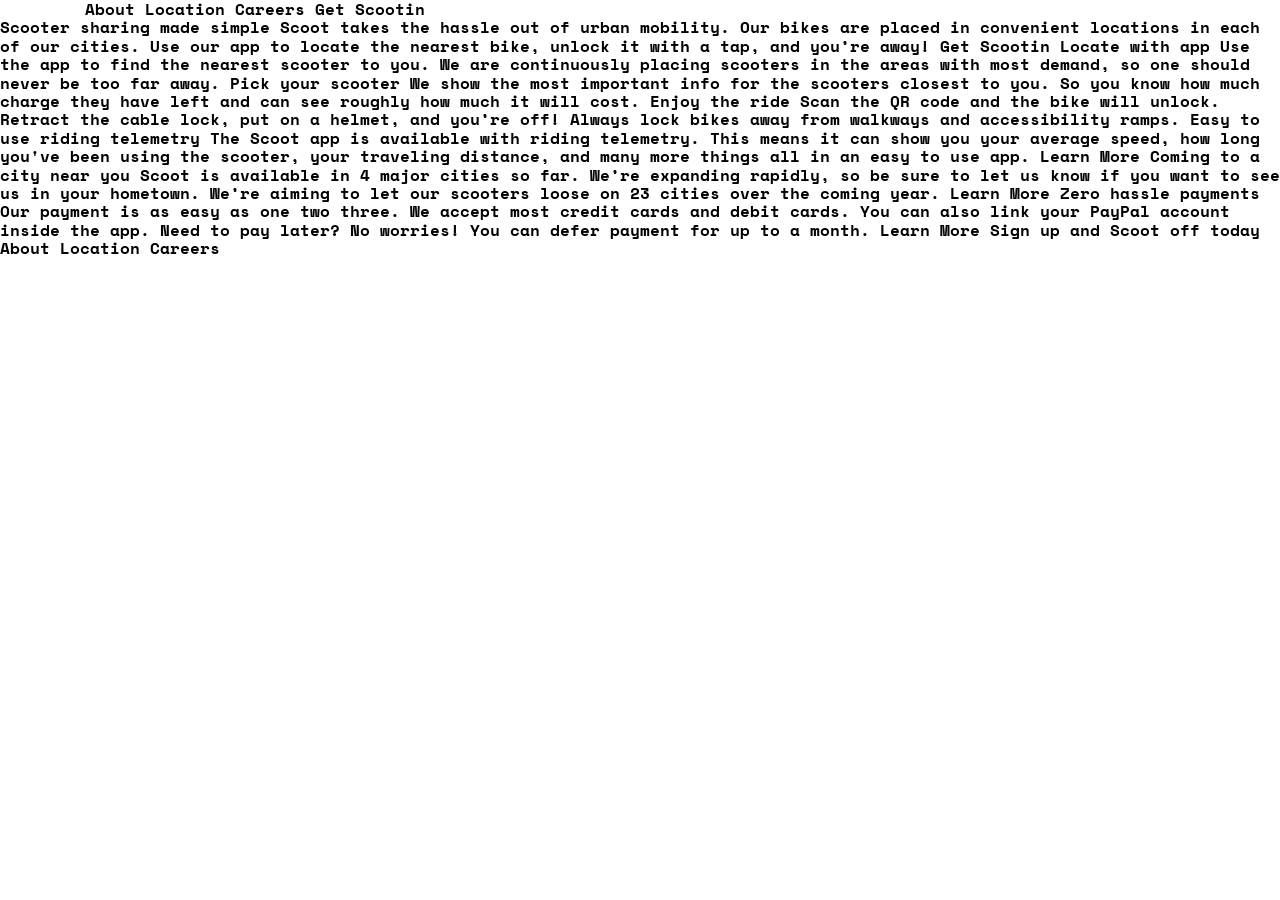
==== index.html @ 977e2e91 "Creating started files" ====
<!doctype html>
<html lang="en">
  <head>
    <meta charset="UTF-8" />
    <meta name="viewport" content="width=device-width, initial-scale=1.0" />

    <link
      rel="icon"
      type="image/png"
      sizes="32x32"
      href="./images/favicon-32x32.png"
    />
    <link rel="preconnect" href="https://fonts.googleapis.com" />
    <link rel="preconnect" href="https://fonts.gstatic.com" crossorigin />
    <link
      href="https://fonts.googleapis.com/css2?family=Lexend+Deca:wght@100..900&family=Space+Mono:wght@700&display=swap"
      rel="stylesheet"
    />
    <title>Frontend Mentor | Scoot</title>
    <link rel="stylesheet" href="./css/normalize.css" />
    <link rel="stylesheet" href="./css/style.css" />
  </head>
  <body class="space-mono-bold">
    <header class="header conatianer">About Location Careers Get Scootin</header>
    <main class="main">
      Scooter sharing made simple Scoot takes the hassle out of urban mobility.
      Our bikes are placed in convenient locations in each of our cities. Use
      our app to locate the nearest bike, unlock it with a tap, and you’re away!
      Get Scootin Locate with app Use the app to find the nearest scooter to
      you. We are continuously placing scooters in the areas with most demand,
      so one should never be too far away. Pick your scooter We show the most
      important info for the scooters closest to you. So you know how much
      charge they have left and can see roughly how much it will cost. Enjoy the
      ride Scan the QR code and the bike will unlock. Retract the cable lock,
      put on a helmet, and you’re off! Always lock bikes away from walkways and
      accessibility ramps. Easy to use riding telemetry The Scoot app is
      available with riding telemetry. This means it can show you your average
      speed, how long you've been using the scooter, your traveling distance,
      and many more things all in an easy to use app. Learn More Coming to a
      city near you Scoot is available in 4 major cities so far. We’re expanding
      rapidly, so be sure to let us know if you want to see us in your hometown.
      We’re aiming to let our scooters loose on 23 cities over the coming year.
      Learn More Zero hassle payments Our payment is as easy as one two three.
      We accept most credit cards and debit cards. You can also link your PayPal
      account inside the app. Need to pay later? No worries! You can defer
      payment for up to a month. Learn More Sign up and Scoot off today
    </main>
    <footer class="footer">About Location Careers</footer>
    <script src="app.js" defer></script>
  </body>
</html>
---- css/style.css ----
:root {
  --neutral-0: hsl(0, 0%, 100%);
  --neutral-300: hsl(0, 0%, 85%);
  --neutral-950: hsl(0, 0%, 0%);
  --slate-50:hsl(214,37%,96%);
  --slate-100:hsl(212,41%,93%);
  --slate-400:hsl(217,12%,62%);
  --slate-600:hsl(216,17%,35%);
  --slate-700:hsl(215,14%,23%);
  --amber-50:hsl(39, 100%, 94%);
  --amber-40:hsl(40, 97%, 58%);
  --navy:hsl(223,31%,27%); 
}
.space-mono-bold {
  font-family: "Space Mono", monospace;
  font-weight: 700;
  font-style: normal;
}
.lexend-deca-regular {
  font-family: "Lexend Deca", sans-serif;
  font-optical-sizing: auto;
  font-weight: 400;
  font-style: normal;
}
html {
    box-sizing: border-box;
}
*,
::after,
::before {
    box-sizing: inherit;
}
body {
    margin: 0;
    padding: 0;
     font-family: "Space Mono", monospace;
     background: var(--neutral-0);
     font-size: 1rem;
}
img {
  /* To keep the width of the image from going beyond the screen */
  max-width: 100%;
  display: block;
}
ul {
  margin-block: 0;
  padding-inline-start: 0;
}
body,
h1,
h2,
h3,
h4,
h5,
h6,
p {
  margin: 0;
}
button {
  border: none;
  outline: none;
}

.conatianer {
    box-sizing: border-box;
    max-width: 1130px;
    margin-inline: auto;
    padding-inline: 10px;
}
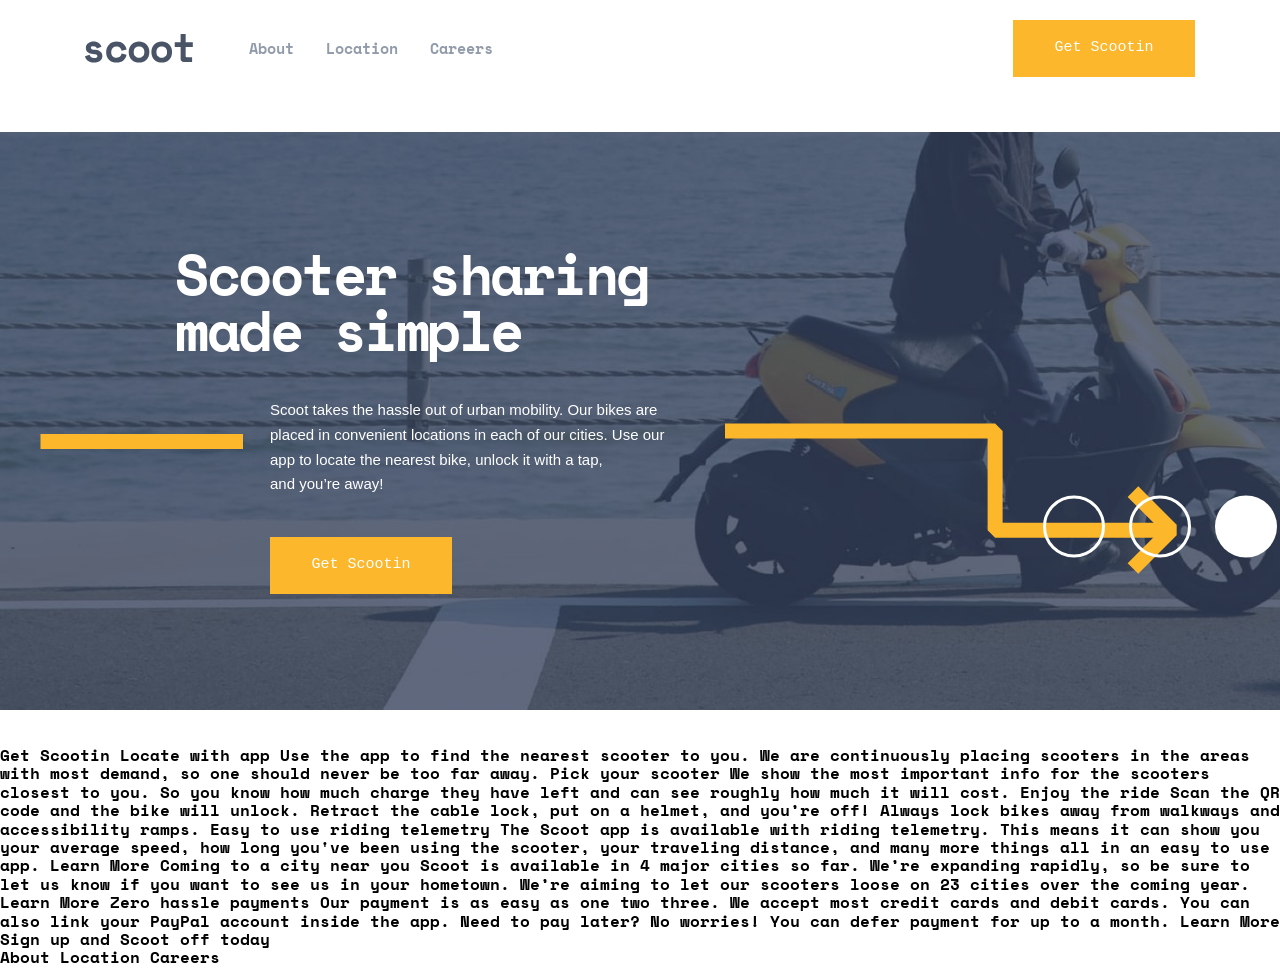
==== commit e43d53a7: "Created header section" ====
--- a/index.html
+++ b/index.html
@@ -21,11 +21,55 @@
     <link rel="stylesheet" href="./css/style.css" />
   </head>
   <body class="space-mono-bold">
-    <header class="header conatianer">About Location Careers Get Scootin</header>
+    <header class="header container">
+      <button
+        id="open__button"
+        aria-label="open sidebar"
+        aria-expanded="false"
+        aria-controls="navbar"
+      >
+        <svg xmlns="http://www.w3.org/2000/svg" width="20" height="16">
+          <g fill="#FCB72B" fill-rule="evenodd">
+            <path
+              d="M0 0h19.692v3.692H0zM0 6.154h19.692v3.692H0zM0 12.308h19.692V16H0z"
+            />
+          </g>
+        </svg>
+      </button>
+      <button id="close__button" aria-label="close sidebar">
+        <svg xmlns="http://www.w3.org/2000/svg" width="18" height="18">
+          <g fill="#FCB72B" fill-rule="evenodd">
+            <path d="M3.19.733l13.923 13.924-2.61 2.61L.579 3.343z" />
+            <path d="M.579 14.657L14.503.733l2.61 2.61L3.19 17.267z" />
+          </g>
+        </svg>
+      </button>
+      <div class="header__logo">
+        <a href=""><img src="./assets/logo.svg" alt="logo scoot" /></a>
+      </div>
+      <nav id="navbar">
+        <ul>
+          <li><a href="#">About</a></li>
+          <li><a href="#">Location</a></li>
+          <li><a href="#">Careers</a></li>
+        </ul>
+        <button class="primary__btn">Get Scootin</button>
+      </nav>
+      <div id="overlay" aria-hidden="true"></div>
+    </header>
     <main class="main">
-      Scooter sharing made simple Scoot takes the hassle out of urban mobility.
-      Our bikes are placed in convenient locations in each of our cities. Use
-      our app to locate the nearest bike, unlock it with a tap, and you’re away!
+      <section class="hero">
+        <div class="container">
+          <h1>Scooter sharing made simple</h1>
+          <p class="lexend-deca-regular">
+            Scoot takes the hassle out of urban mobility. Our bikes are placed
+            in convenient locations in each of our cities. Use our app to locate
+            the nearest bike, unlock it with a tap, and you’re away!
+          </p>
+          <button class="primary__btn">Get Scootin</button>
+        </div>
+      </section>
+
       Get Scootin Locate with app Use the app to find the nearest scooter to
       you. We are continuously placing scooters in the areas with most demand,
       so one should never be too far away. Pick your scooter We show the most
--- a/css/style.css
+++ b/css/style.css
@@ -2,14 +2,14 @@
   --neutral-0: hsl(0, 0%, 100%);
   --neutral-300: hsl(0, 0%, 85%);
   --neutral-950: hsl(0, 0%, 0%);
-  --slate-50:hsl(214,37%,96%);
-  --slate-100:hsl(212,41%,93%);
-  --slate-400:hsl(217,12%,62%);
-  --slate-600:hsl(216,17%,35%);
-  --slate-700:hsl(215,14%,23%);
-  --amber-50:hsl(39, 100%, 94%);
-  --amber-40:hsl(40, 97%, 58%);
-  --navy:hsl(223,31%,27%); 
+  --slate-50: hsl(214, 37%, 96%);
+  --slate-100: hsl(212, 41%, 93%);
+  --slate-400: hsl(217, 12%, 62%);
+  --slate-600: hsl(216, 17%, 35%);
+  --slate-700: hsl(215, 14%, 23%);
+  --amber-50: hsl(39, 100%, 94%);
+  --amber-40: hsl(40, 97%, 58%);
+  --navy: hsl(223, 31%, 27%);
 }
 .space-mono-bold {
   font-family: "Space Mono", monospace;
@@ -23,19 +23,19 @@
   font-style: normal;
 }
 html {
-    box-sizing: border-box;
+  box-sizing: border-box;
 }
 *,
 ::after,
 ::before {
-    box-sizing: inherit;
+  box-sizing: inherit;
 }
 body {
-    margin: 0;
-    padding: 0;
-     font-family: "Space Mono", monospace;
-     background: var(--neutral-0);
-     font-size: 1rem;
+  margin: 0;
+  padding: 0;
+  font-family: "Space Mono", monospace;
+  background: var(--neutral-0);
+  font-size: 1rem;
 }
 img {
   /* To keep the width of the image from going beyond the screen */
@@ -57,13 +57,245 @@
   margin: 0;
 }
 button {
+  padding: 0;
   border: none;
   outline: none;
-}
-
-.conatianer {
-    box-sizing: border-box;
-    max-width: 1130px;
-    margin-inline: auto;
-    padding-inline: 10px;
-}+  background: transparent;
+  cursor: pointer;
+}
+
+.container {
+  box-sizing: border-box;
+  max-width: 1130px;
+  margin-inline: auto;
+  padding-inline: 10px;
+}
+.primary__btn {
+  width: 182px;
+  height: 57px;
+  display: flex;
+  flex-direction: row;
+  justify-content: center;
+  align-items: center;
+  background: var(--amber-40);
+  font-size: 15px;
+  line-height: 165%;
+  color: var(--neutral-0);
+  transition:
+    border 450ms ease-in-out,
+    background 450ms ease,
+    color 450ms ease-in;
+  &:hover {
+    border: 3px solid var(--amber-40);
+    background: transparent;
+    color: var(--amber-40);
+  }
+}
+.header {
+  display: flex;
+  align-items: center;
+  column-gap: 56px;
+  padding-block: 19.5px;
+  #open__button,
+  #close__button {
+    display: none;
+  }
+  nav {
+    display: flex;
+    align-items: center;
+    /* заставит навигацию занять все свободное место */
+    flex-grow: 1;
+    ul {
+      list-style: none;
+      display: flex;
+      align-items: center;
+      column-gap: 32px;
+      a {
+        text-decoration: none;
+        font-size: 15px;
+        line-height: 165%;
+        color: var(--slate-400);
+        transition: color 350ms ease-in-out;
+        &:hover {
+          color: var(--amber-40);
+        }
+      }
+    }
+    .primary__btn {
+      margin-inline-start: auto;
+    }
+  }
+  #overlay {
+    background: var(--neutral-950);
+    opacity: 0.75;
+    position: fixed;
+    inset: 0;
+    z-index: 9;
+    display: none;
+  }
+}
+.main {
+  .hero {
+    position: relative;
+    height: 650px;
+    background-image: url("../assets/images/home-hero-desktop.jpg");
+    background-repeat: no-repeat;
+    background-position: center;
+    background-size: contain;
+    overflow: hidden;
+    &::after {
+      position: absolute;
+      content: "";
+      background-image: url("../assets/patterns/white-circles.svg");
+      background-repeat: no-repeat;
+      width: 452px;
+      height: 151px;
+      bottom: 100px;
+      right: -215px;
+      /* left: 710px; */
+    }
+    div {
+      width: 500px;
+      padding-block: 150px;
+      margin-inline-start: 165px;
+      position: relative;
+      h1 {
+        font-size: 56px;
+        line-height: 100%;
+        letter-spacing: -2.5px;
+        color: var(--neutral-0);
+        margin-block-end: 40px;
+      }
+      p {
+        width: 500px;
+        font-size: 15px;
+        line-height: 165%;
+        color: var(--neutral-0);
+        padding-inline-start: 95px;
+        margin-block-end: 40px;
+      }
+      .primary__btn {
+        margin-inline-start: 95px;
+      }
+      &::before {
+        position: absolute;
+        content: "";
+        background-image: url("../assets/patterns/line.svg");
+        width: 203px;
+        height: 15px;
+        bottom: 295px;
+        left: -125px;
+      }
+      &::after {
+        position: absolute;
+        content: "";
+        background-image: url("../assets/patterns/right-arrow.svg");
+        width: 452px;
+        height: 151px;
+        bottom: 170px;
+        left: 560px;
+      }
+    }
+  }
+}
+/* 420px */
+@media (max-width: 26.25rem) {
+  .container {
+    max-width: 331px;
+  }
+
+  .header {
+    /* display: flex;
+    justify-content: space-between;
+    align-items: center;
+    column-gap: 0; */
+    column-gap: 0;
+    /* position: relative;
+    z-index: 11; */
+    #open__button {
+      display: block;
+      /* Занимает 1 часть пространства слева */
+      /* flex: 1; */
+      /* Становится первым визуально */
+      /* order: 1; */
+      /* Выравнивание иконки внутри своей зоны */
+      /* text-align: left; */
+      /* background: none; */
+      /* border: none; */
+    }
+    .header__logo {
+      /* Занимает 1 часть пространства по центру */
+      flex: 1;
+      /* Становится вторым визуально */
+      /* order: 2; */
+      display: flex;
+      /* Центрируем само лого внутри зоны */
+      justify-content: center;
+    }
+    nav {
+      position: fixed;
+      top: 0;
+      left: -100%;
+      /* right: -100%; */
+      flex-direction: column;
+      /* Чтобы элементы могли растягиваться по ширине */
+      align-items: stretch;
+      /* Пример высоты за вычетом шапки */
+      height: 600px;
+      padding: 60px 32px 24px;
+      z-index: 10;
+      background: var(--slate-700);
+      ul {
+        flex-direction: column;
+        gap: 24px 0;
+        align-items: flex-start;
+        li {
+          a {
+            font-size: 18px;
+            line-height: 135%;
+            letter-spacing: -0.803571px;
+            color: var(--slate-100);
+          }
+        }
+      }
+      .primary__btn {
+        width: 152px;
+        /* Сбрасываем горизонтальный авто-отступ */
+        margin-inline-start: 0;
+        /* Толкает кнопку к самому низу мобильного меню */
+        margin-block-start: auto;
+        /* Центрируем кнопку по горизонтали, если нужно */
+        margin-inline: auto;
+      }
+    }
+
+    nav.show {
+      top: 68px;
+      left: 0;
+      & ~ #overlay {
+        height: 600px;
+        margin-block-start: 68px;
+        display: block;
+      }
+    }
+    #open__button:has(~ .show) {
+      display: none;
+    }
+    #close__button:has(~ .show) {
+      display: block;
+      /* margin-inline-end: auto; */
+    }
+  }
+}
+
+/* Примечание: Вместо margin-block-end: auto для списка лучше использовать margin-block-start: auto для кнопки — это более надежно, так как именно кнопка «выталкивает» себя вниз, оставляя ссылки наверху. */
+
+/* 
+И начнем мы со свойства flex-grow. Это свойство позволяет указать коэффициент увеличения элемента относительно свободного пространства внутри flex-контейнера. Свободное пространство – это оставшееся незаполненное место внутри flex-контейнера, которое подсвечено желтым цветом ниже.
+
+По-умолчанию flex-grow имеет значение 0. Именно поэтому изначально элементы никак не делят пространство между собой. Если укажем 1, то все элементы становятся одинаковыми, потому что они равномерно разделили между собой это свободное место.
+*/
+
+/* 
+Нужно узнать как можно нанести надпись на рисунок без position - а через флекс или грид
+*/
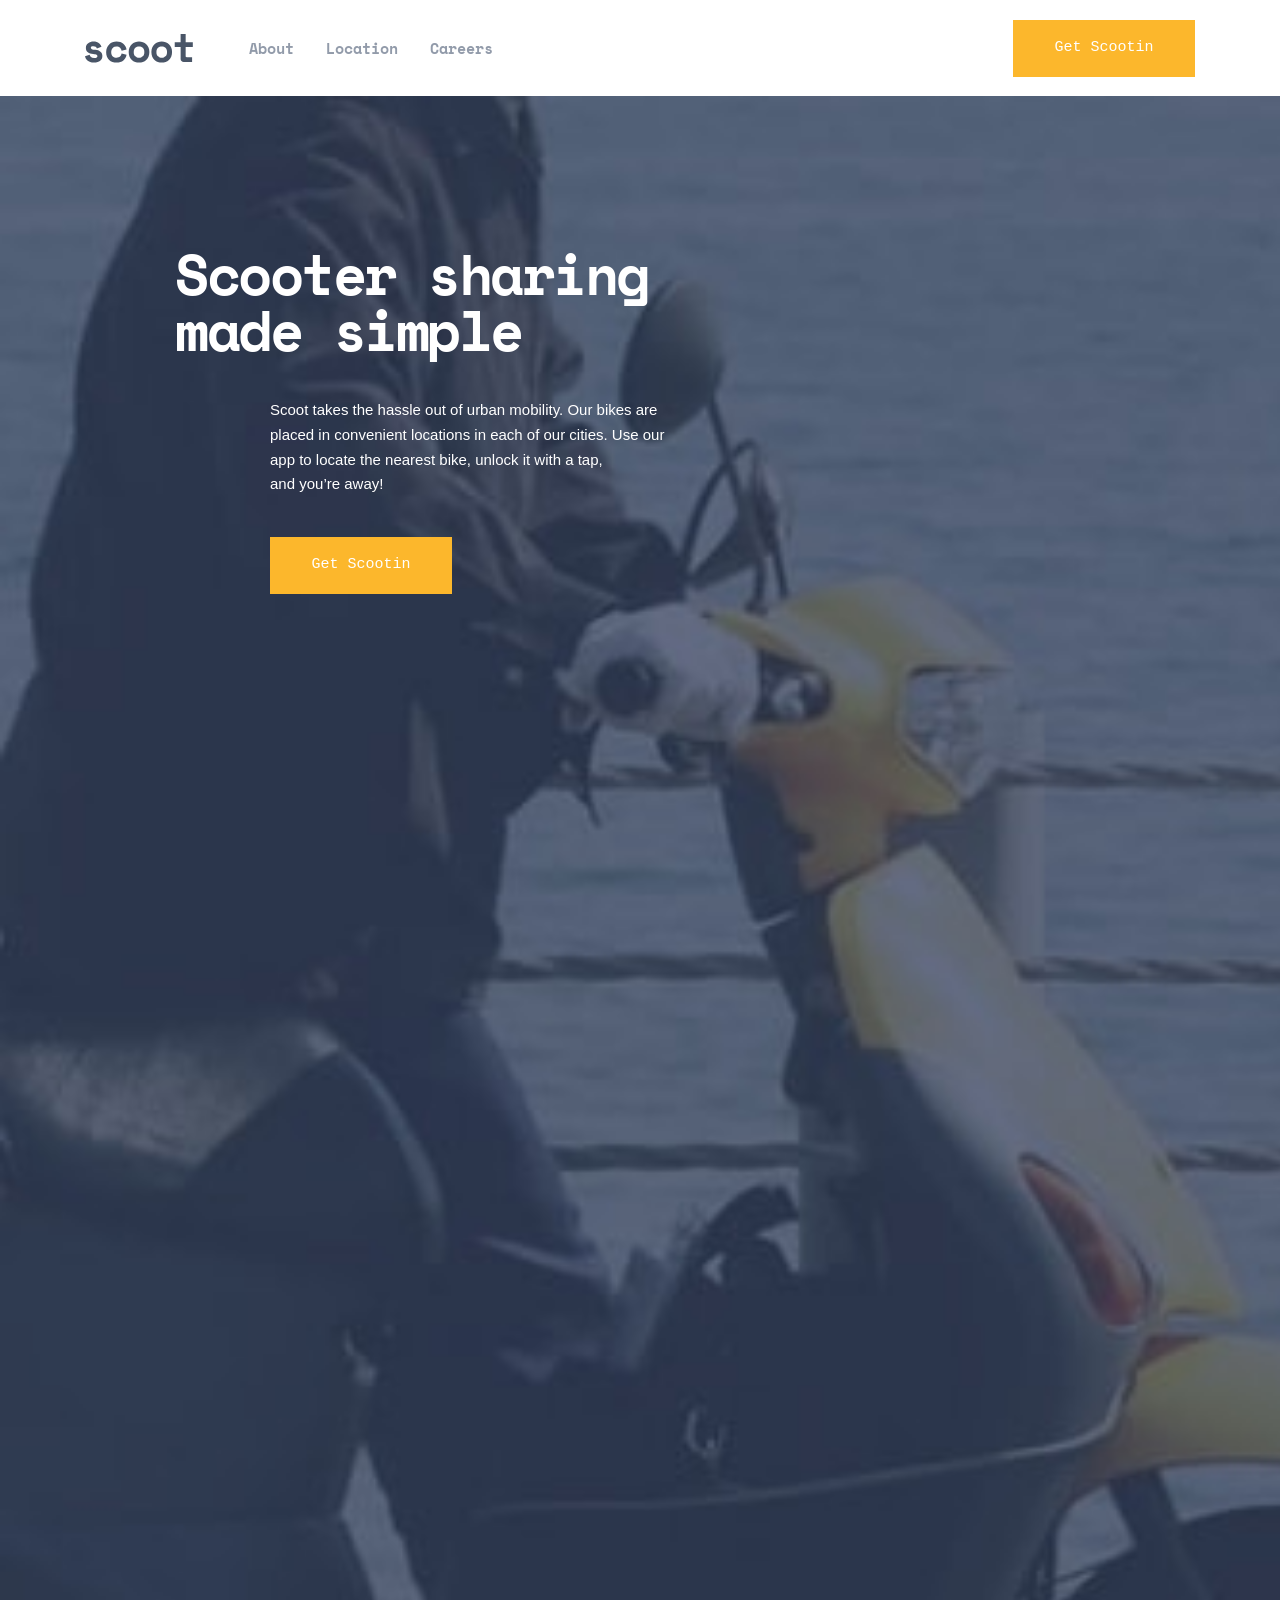
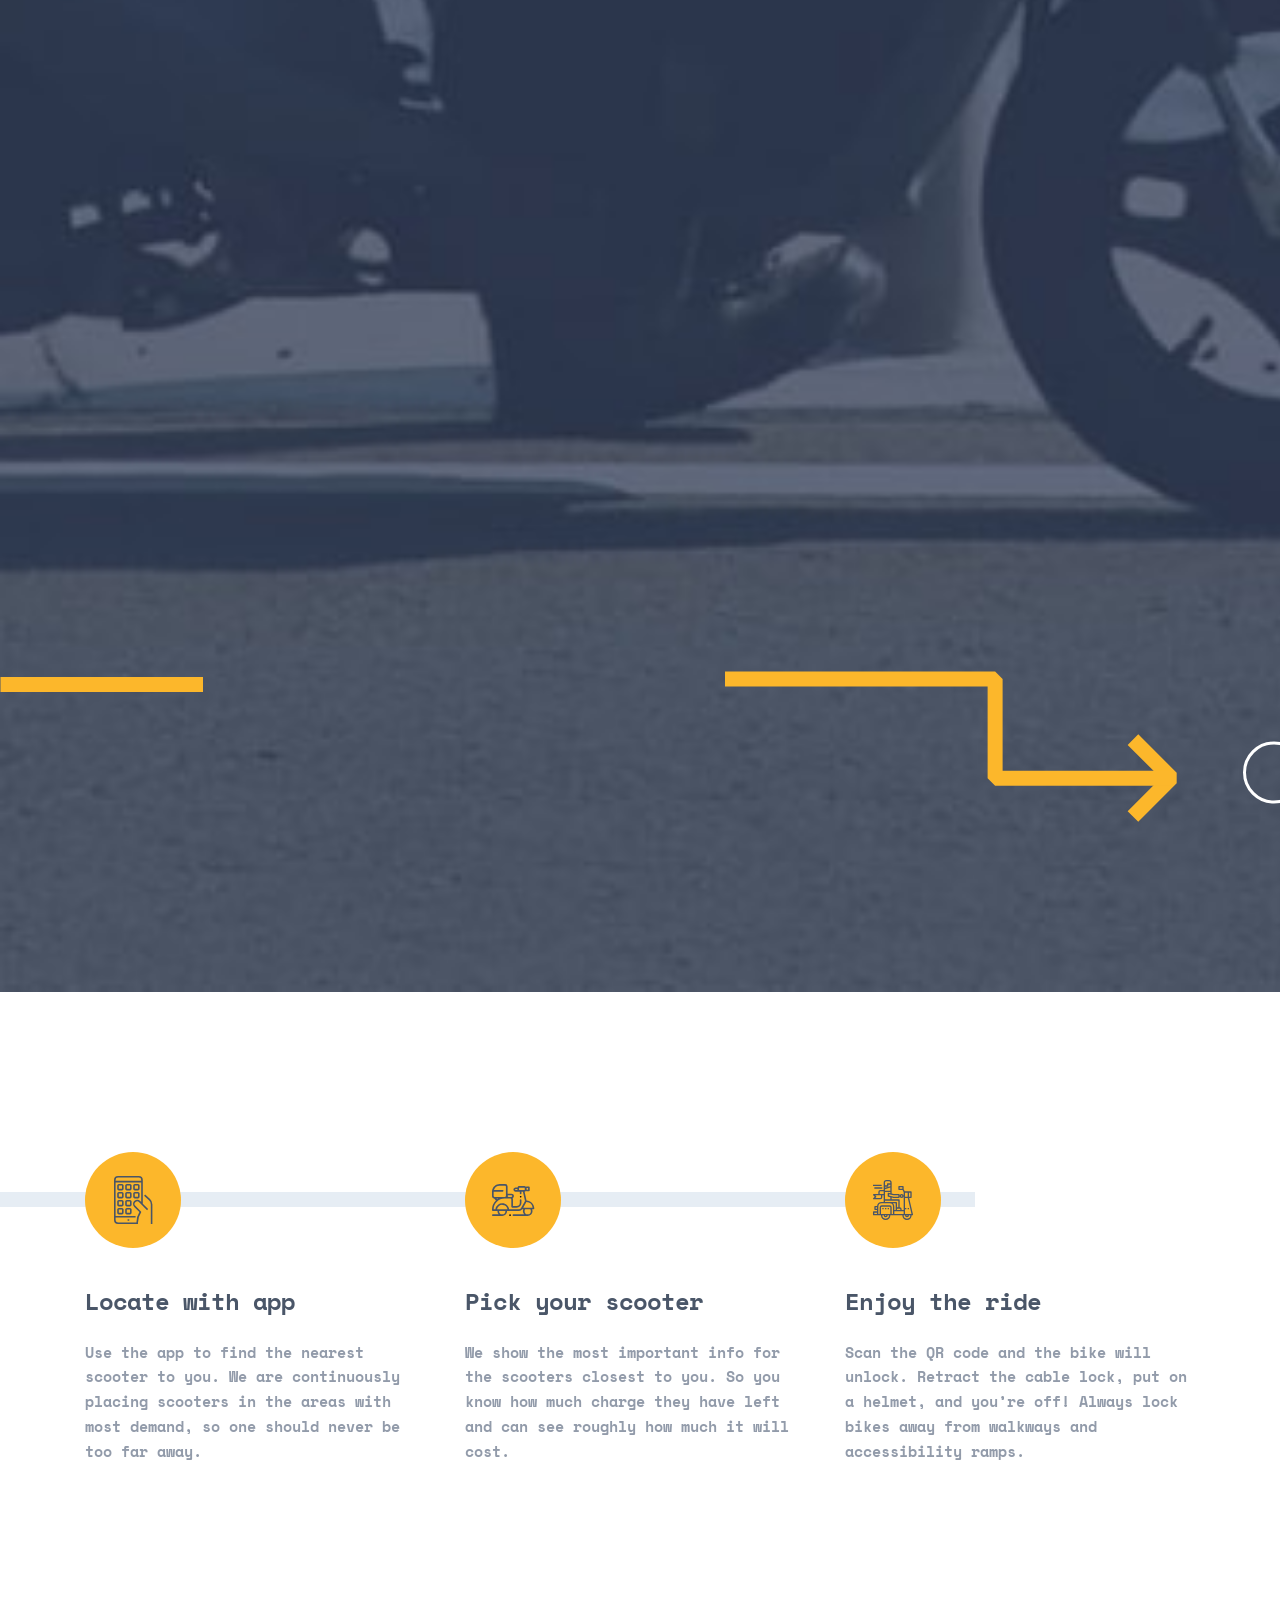
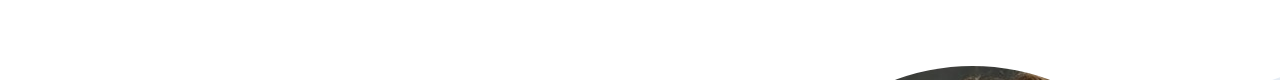
==== commit 60943bee: "Created two section main" ====
--- a/index.html
+++ b/index.html
@@ -45,13 +45,15 @@
         </svg>
       </button>
       <div class="header__logo">
-        <a href=""><img src="./assets/logo.svg" alt="logo scoot" /></a>
+        <a href="index.html"
+          ><img src="./assets/logo.svg" alt="logo scoot"
+        /></a>
       </div>
       <nav id="navbar">
         <ul>
-          <li><a href="#">About</a></li>
-          <li><a href="#">Location</a></li>
-          <li><a href="#">Careers</a></li>
+          <li><a href="about.html">About</a></li>
+          <li><a href="locations.html">Location</a></li>
+          <li><a href="careers.html">Careers</a></li>
         </ul>
         <button class="primary__btn">Get Scootin</button>
       </nav>
@@ -59,6 +61,17 @@
     </header>
     <main class="main">
       <section class="hero">
+        <picture>
+          <source
+            media="(max-width: 420px)"
+            srcset="./assets/images/home-hero-mobile.jpg"
+          />
+          <source
+            media="(max-width: 768px)"
+            srcset="./assets/images/home-hero-tablet.jpg"
+          />
+          <img src="./assets/images/home-hero-desktop.jpg" alt="home hero" />
+        </picture>
         <div class="container">
           <h1>Scooter sharing made simple</h1>
           <p class="lexend-deca-regular">
@@ -69,25 +82,93 @@
           <button class="primary__btn">Get Scootin</button>
         </div>
       </section>
-
-      Get Scootin Locate with app Use the app to find the nearest scooter to
-      you. We are continuously placing scooters in the areas with most demand,
-      so one should never be too far away. Pick your scooter We show the most
-      important info for the scooters closest to you. So you know how much
-      charge they have left and can see roughly how much it will cost. Enjoy the
-      ride Scan the QR code and the bike will unlock. Retract the cable lock,
-      put on a helmet, and you’re off! Always lock bikes away from walkways and
-      accessibility ramps. Easy to use riding telemetry The Scoot app is
-      available with riding telemetry. This means it can show you your average
-      speed, how long you've been using the scooter, your traveling distance,
-      and many more things all in an easy to use app. Learn More Coming to a
-      city near you Scoot is available in 4 major cities so far. We’re expanding
-      rapidly, so be sure to let us know if you want to see us in your hometown.
-      We’re aiming to let our scooters loose on 23 cities over the coming year.
-      Learn More Zero hassle payments Our payment is as easy as one two three.
-      We accept most credit cards and debit cards. You can also link your PayPal
-      account inside the app. Need to pay later? No worries! You can defer
-      payment for up to a month. Learn More Sign up and Scoot off today
+      <section class="services">
+        <ul class="services__block container">
+          <li>
+            <img src="./assets/icons/locate.svg" alt="icon locate" />
+            <div>
+              <h4>Locate with app</h4>
+              <p>
+                Use the app to find the nearest scooter to you. We are
+                continuously placing scooters in the areas with most demand, so
+                one should never be too far away.
+              </p>
+            </div>
+          </li>
+          <li>
+            <img src="./assets/icons/scooter.svg" alt="icon scooter" />
+            <div>
+              <h4>Pick your scooter</h4>
+              <p>
+                We show the most important info for the scooters closest to you.
+                So you know how much charge they have left and can see roughly
+                how much it will cost.
+              </p>
+            </div>
+          </li>
+          <li>
+            <img src="./assets/icons/ride.svg" alt="icon ride" />
+            <div>
+              <h4>Enjoy the ride</h4>
+              <p>
+                Scan the QR code and the bike will unlock. Retract the cable
+                lock, put on a helmet, and you’re off! Always lock bikes away
+                from walkways and accessibility ramps.
+              </p>
+            </div>
+          </li>
+        </ul>
+      </section>
+      <section class="functions">
+        <div class="functions__app">
+          <div class="functions__app-content container">
+            <img src="./assets/images/telemetry.jpg" alt="images telemetry" />
+            <div class="functions-content">
+              <h2>Easy to use riding telemetry</h2>
+              <p>
+                The Scoot app is available with riding telemetry. This means it
+                can show you your average speed, how long you've been using the
+                scooter, your traveling distance, and many more things all in an
+                easy to use app.
+              </p>
+              <button class="primary__btn">Learn More</button>
+            </div>
+          </div>
+        </div>
+        <div class="functions__coming">
+          <div class="functions__coming-content container">
+            <img src="./assets/images/near-you.jpg" alt="image near you" />
+            <div class="functions-content">
+              <h2>Coming to a city near you</h2>
+              <p>
+                Scoot is available in 4 major cities so far. We’re expanding
+                rapidly, so be sure to let us know if you want to see us in your
+                hometown. We’re aiming to let our scooters loose on 23 cities
+                over the coming year.
+              </p>
+              <button class="primary__btn">Learn More</button>
+            </div>
+          </div>
+        </div>
+        <div class="functions__payments">
+          <div class="functions__payments-content container">
+            <img src="./assets/images/payments.jpg" alt="images payments" />
+            <div class="functions-content">
+              <h2>Zero hassle payments</h2>
+              <p>
+                Our payment is as easy as one two three. We accept most credit
+                cards and debit cards. You can also link your PayPal account
+                inside the app. Need to pay later? No worries! You can defer
+                payment for up to a month.
+              </p>
+              <button class="primary__btn">Learn More</button>
+            </div>
+          </div>
+        </div>
+      </section>
+      <section>
+        <h2>Sign up and Scoot off today</h2>
+      </section>
     </main>
     <footer class="footer">About Location Careers</footer>
     <script src="app.js" defer></script>
--- a/css/style.css
+++ b/css/style.css
@@ -35,7 +35,7 @@
   padding: 0;
   font-family: "Space Mono", monospace;
   background: var(--neutral-0);
-  font-size: 1rem;
+  font-size: 0.9375rem;
 }
 img {
   /* To keep the width of the image from going beyond the screen */
@@ -63,7 +63,9 @@
   background: transparent;
   cursor: pointer;
 }
-
+li {
+  list-style-type: none;
+}
 .container {
   box-sizing: border-box;
   max-width: 1130px;
@@ -112,7 +114,6 @@
       column-gap: 32px;
       a {
         text-decoration: none;
-        font-size: 15px;
         line-height: 165%;
         color: var(--slate-400);
         transition: color 350ms ease-in-out;
@@ -136,12 +137,14 @@
 }
 .main {
   .hero {
+    width: 1440px;
+    min-height: 650px;
+    margin-inline: auto;
+    display: grid;
+    /* Заставляем картинку и контент занимать
+    одну и ту же область друг над другом */
+    grid-template-areas: "hero";
     position: relative;
-    height: 650px;
-    background-image: url("../assets/images/home-hero-desktop.jpg");
-    background-repeat: no-repeat;
-    background-position: center;
-    background-size: contain;
     overflow: hidden;
     &::after {
       position: absolute;
@@ -151,40 +154,35 @@
       width: 452px;
       height: 151px;
       bottom: 100px;
-      right: -215px;
-      /* left: 710px; */
+      right: -255px;
+    }
+    picture {
+      grid-area: hero;
+      width: 100%;
+      height: 100%;
+      img {
+        width: 100%;
+        height: 100%;
+        object-fit: cover;
+      }
     }
     div {
+      grid-area: hero;
       width: 500px;
-      padding-block: 150px;
-      margin-inline-start: 165px;
+      /* контент всегда поверх картинки */
+      z-index: 2;
+      text-align: start;
+      color: var(--neutral-0);
+      margin: 150px 0 150px 165px;
       position: relative;
-      h1 {
-        font-size: 56px;
-        line-height: 100%;
-        letter-spacing: -2.5px;
-        color: var(--neutral-0);
-        margin-block-end: 40px;
-      }
-      p {
-        width: 500px;
-        font-size: 15px;
-        line-height: 165%;
-        color: var(--neutral-0);
-        padding-inline-start: 95px;
-        margin-block-end: 40px;
-      }
-      .primary__btn {
-        margin-inline-start: 95px;
-      }
       &::before {
         position: absolute;
         content: "";
         background-image: url("../assets/patterns/line.svg");
         width: 203px;
         height: 15px;
-        bottom: 295px;
-        left: -125px;
+        bottom: 150px;
+        left: -165px;
       }
       &::after {
         position: absolute;
@@ -192,8 +190,158 @@
         background-image: url("../assets/patterns/right-arrow.svg");
         width: 452px;
         height: 151px;
-        bottom: 170px;
+        bottom: 20px;
         left: 560px;
+      }
+      h1 {
+        font-size: clamp(40px, calc(0.592rem + 4.588vw), 56px);
+        line-height: 100%;
+        letter-spacing: -2.5px;
+        margin-block-end: 40px;
+      }
+      p {
+        width: 500px;
+        line-height: 165%;
+        padding-inline-start: 95px;
+        margin-block-end: 40px;
+      }
+      .primary__btn {
+        margin-inline-start: 95px;
+      }
+    }
+  }
+  .services {
+    margin-block: 160px 203px;
+    position: relative;
+    &::after {
+      position: absolute;
+      content: "";
+      width: 975px;
+      height: 15px;
+      background-color: var(--slate-100);
+      top: 40px;
+      left: 0;
+    }
+    .services__block {
+      display: flex;
+      align-items: center;
+      column-gap: 30px;
+      li {
+        width: 350px;
+        min-height: 288px;
+        display: flex;
+        flex-direction: column;
+        align-items: flex-start;
+        row-gap: 40px;
+        z-index: 2;
+        div {
+          h4 {
+            font-size: 24px;
+            line-height: 115%;
+            letter-spacing: -1px;
+            color: var(--slate-600);
+            margin-block-end: 24px;
+          }
+          p {
+            line-height: 165%;
+            color: var(--slate-400);
+          }
+        }
+      }
+    }
+  }
+  .functions {
+    max-width: 1440px;
+    width: 100%;
+    margin: 0 auto 160px auto;
+    display: flex;
+    flex-direction: column;
+    row-gap: 160px;
+    .functions-content {
+      h2 {
+        font-size: clamp(32px, calc(1rem + 4.6vw), 48px);
+        line-height: 100%;
+        letter-spacing: -2px;
+        color: var(--slate-600);
+        margin-block-end: 24px;
+      }
+      p {
+        line-height: 165%;
+        color: var(--slate-400);
+        margin-block-end: 40px;
+      }
+    }
+    img {
+      width: 445px;
+      height: 445px;
+      border-radius: 50%;
+    }
+    .functions__app {
+      position: relative;
+      background-image: url("../assets/patterns/circle.svg");
+      background-repeat: no-repeat;
+      background-position: 135% 50%;
+      overflow: hidden;
+      &::after {
+        position: absolute;
+        content: "";
+        width: 734px;
+        height: 138px;
+        background-image: url("../assets/patterns/left-downward-arrow.svg");
+        background-repeat: no-repeat;
+        bottom: 20px;
+        right: 0;
+      }
+      .functions__app-content {
+        display: flex;
+        align-items: center;
+        flex-direction: row-reverse;
+        column-gap: 220px;
+      }
+    }
+    .functions__coming {
+      position: relative;
+      background-image: url("../assets/patterns/circle.svg");
+      background-repeat: no-repeat;
+      background-position: -35% 50%;
+      overflow: hidden;
+      &::before {
+        position: absolute;
+        content: "";
+        width: 735px;
+        height: 138px;
+        background-image: url("../assets/patterns/right-arrow.svg");
+        background-repeat: no-repeat;
+        top: 0;
+        left: -105px;
+      }
+      .functions__coming-content {
+        display: flex;
+        align-items: center;
+        column-gap: 220px;
+      }
+    }
+    .functions__payments {
+      position: relative;
+      background-image: url("../assets/patterns/circle.svg");
+      background-repeat: no-repeat;
+      background-position: 135% 50%;
+      overflow: hidden;
+      &::before {
+        position: absolute;
+        content: "";
+        width: 741px;
+        height: 151px;
+        background-image: url("../assets/patterns/left-downward-arrow.svg");
+        background-repeat: no-repeat;
+        top: 75px;
+        right: -380px;
+      }
+      .functions__payments-content {
+        display: flex;
+        align-items: center;
+        flex-direction: row-reverse;
+        column-gap: 220px;
       }
     }
   }
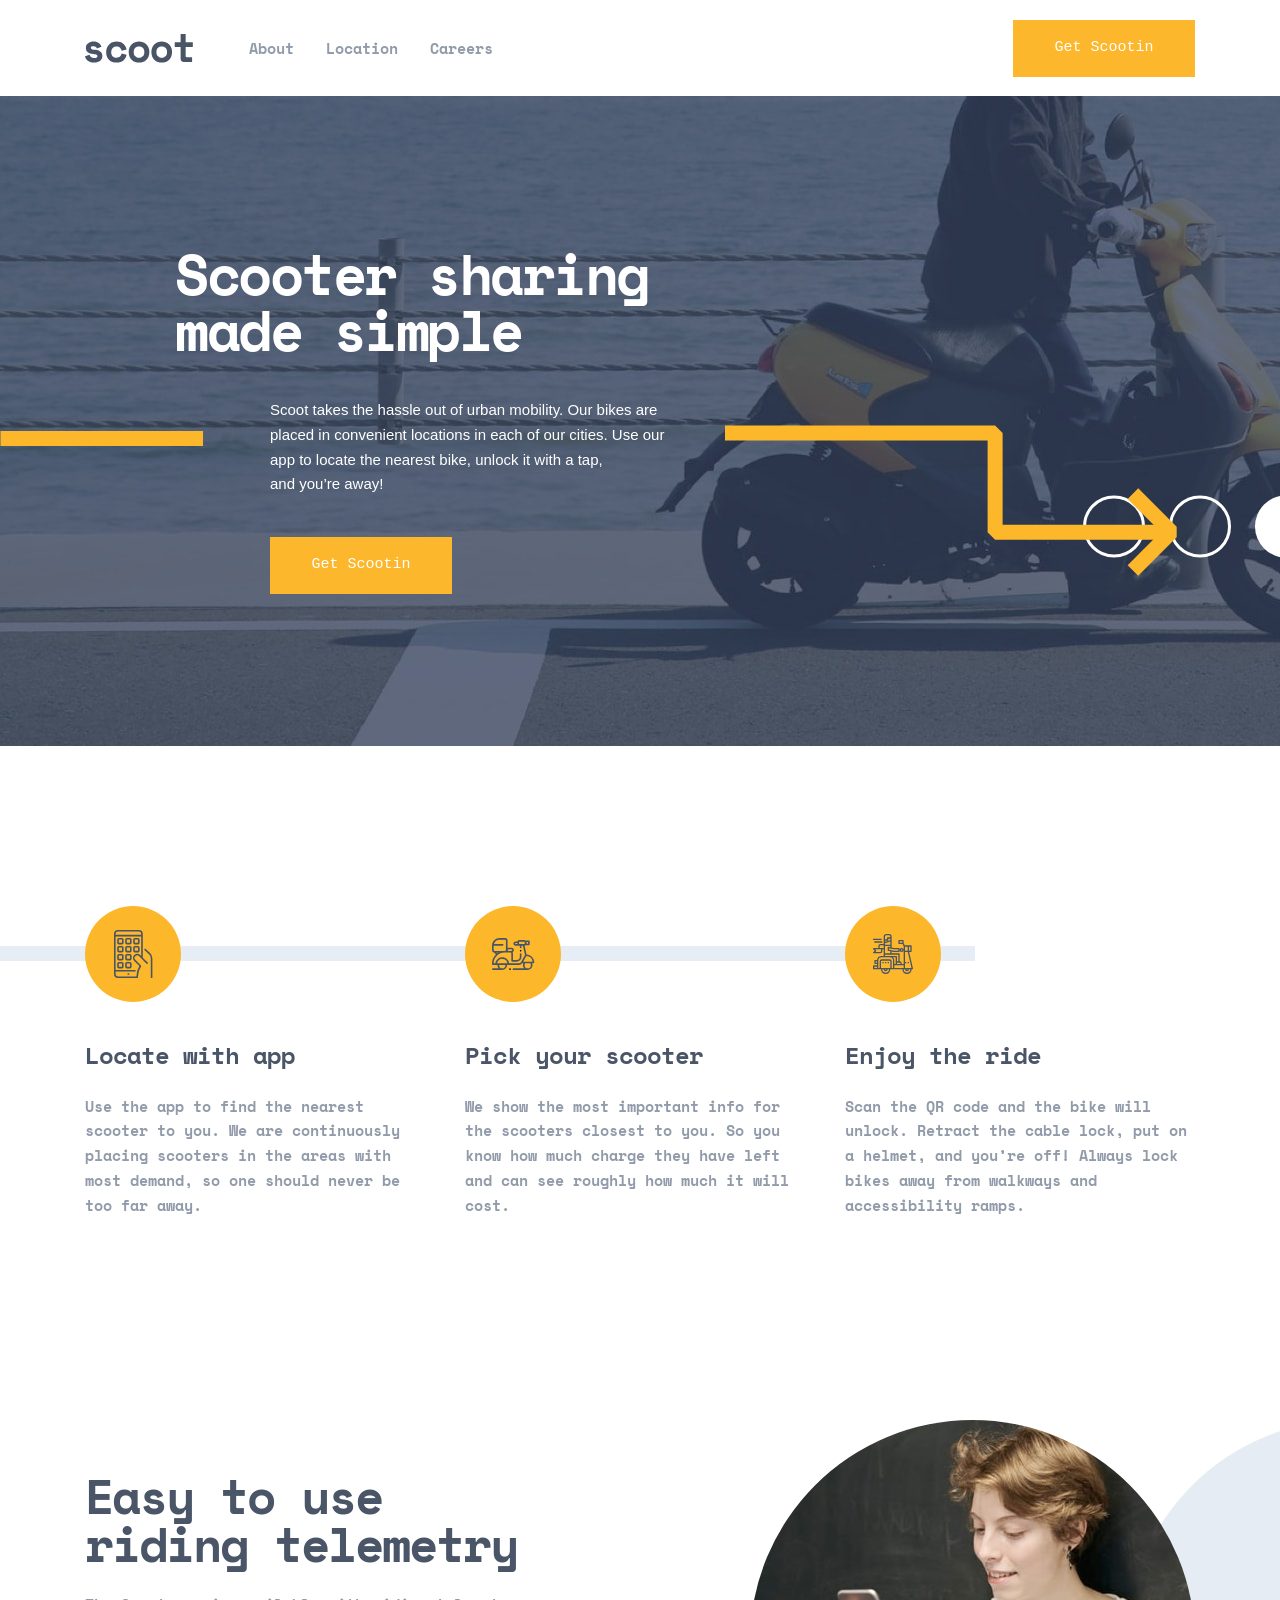
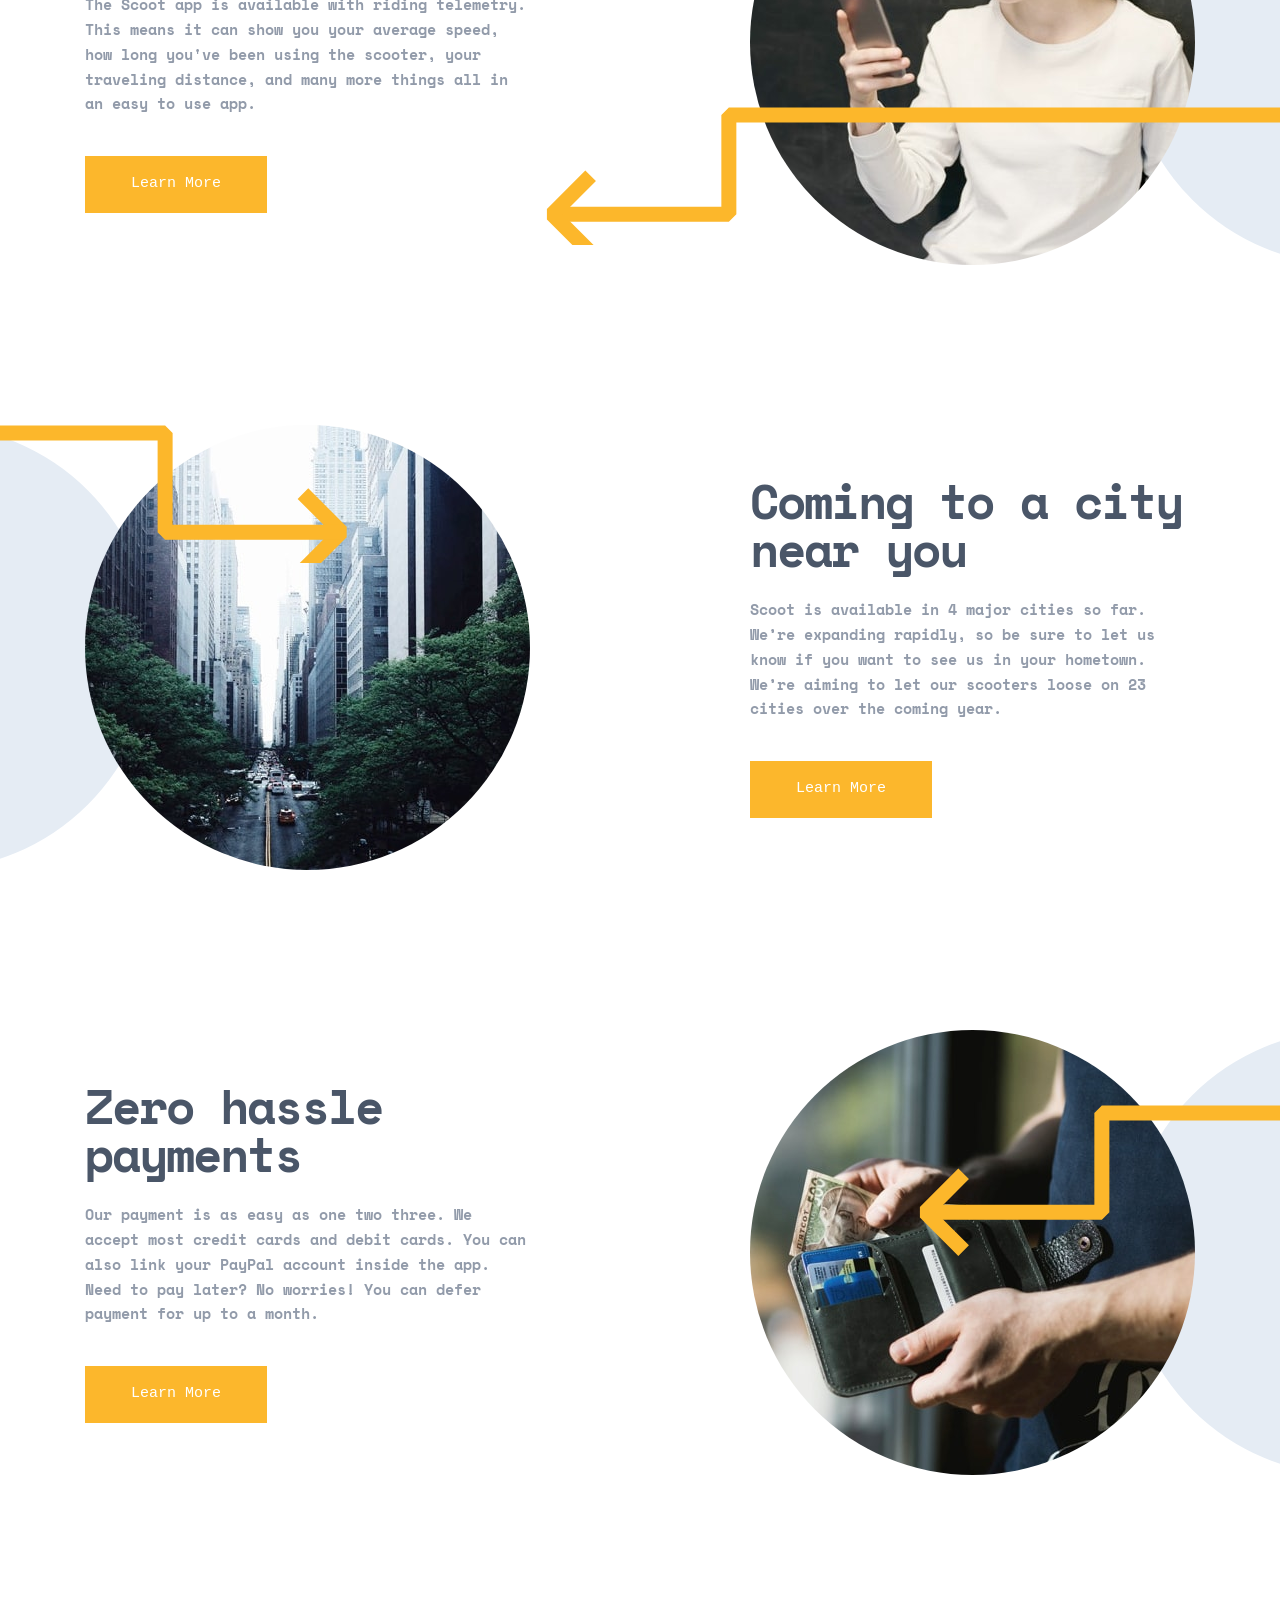
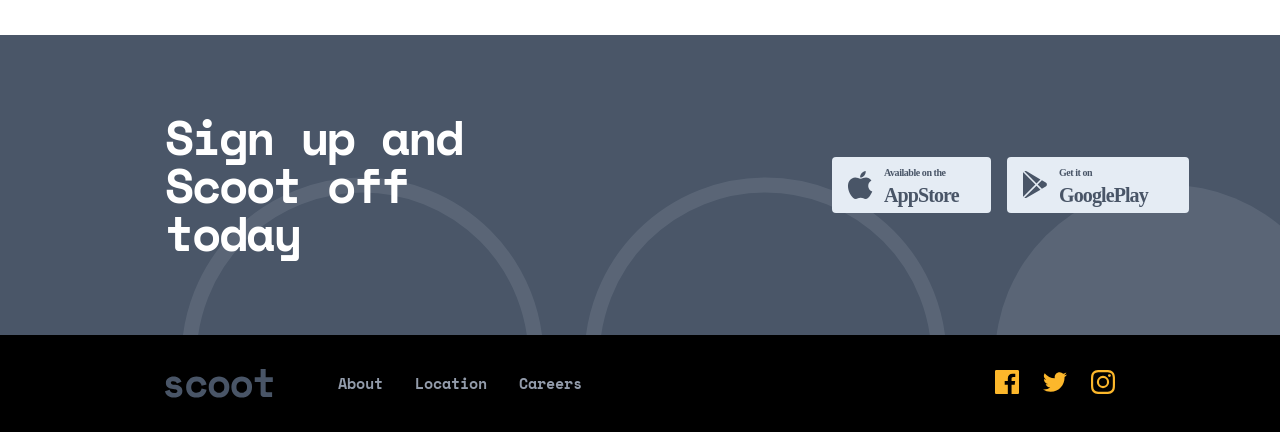
==== commit c42a40e5: "Finished tablet version" ====
--- a/index.html
+++ b/index.html
@@ -166,11 +166,53 @@
           </div>
         </div>
       </section>
-      <section>
+      <section class="sign">
         <h2>Sign up and Scoot off today</h2>
+        <div class="sign__images">
+          <img src="./assets/icons/app-store.svg" alt="app store" />
+          <img src="./assets/icons/google-play.svg" alt="google play" />
+        </div>
       </section>
     </main>
-    <footer class="footer">About Location Careers</footer>
+    <footer class="footer">
+      <div class="footer__container">
+        <div class="footer__logo">
+          <a href="index.html"
+            ><img src="./assets/logo.svg" alt="logo scoot"
+          /></a>
+        </div>
+        <nav>
+          <ul>
+            <li><a href="about.html">About</a></li>
+            <li><a href="locations.html">Location</a></li>
+            <li><a href="careers.html">Careers</a></li>
+          </ul>
+        </nav>
+      </div>
+      <div class="footer__social">
+        <a href="#">
+          <svg xmlns="http://www.w3.org/2000/svg" width="24" height="24">
+            <path
+              fill="#FCB72B"
+              d="M22.675 0H1.325C.593 0 0 .593 0 1.325v21.351C0 23.407.593 24 1.325 24H12.82v-9.294H9.692v-3.622h3.128V8.413c0-3.1 1.893-4.788 4.659-4.788 1.325 0 2.463.099 2.795.143v3.24l-1.918.001c-1.504 0-1.795.715-1.795 1.763v2.313h3.587l-.467 3.622h-3.12V24h6.116c.73 0 1.323-.593 1.323-1.325V1.325C24 .593 23.407 0 22.675 0z"
+            /></svg
+        ></a>
+        <a href="#"
+          ><svg xmlns="http://www.w3.org/2000/svg" width="24" height="20">
+            <path
+              fill="#FCB72B"
+              d="M24 2.557a9.83 9.83 0 01-2.828.775A4.932 4.932 0 0023.337.608a9.864 9.864 0 01-3.127 1.195A4.916 4.916 0 0016.616.248c-3.179 0-5.515 2.966-4.797 6.045A13.978 13.978 0 011.671 1.149a4.93 4.93 0 001.523 6.574 4.903 4.903 0 01-2.229-.616c-.054 2.281 1.581 4.415 3.949 4.89a4.935 4.935 0 01-2.224.084 4.928 4.928 0 004.6 3.419A9.9 9.9 0 010 17.54a13.94 13.94 0 007.548 2.212c9.142 0 14.307-7.721 13.995-14.646A10.025 10.025 0 0024 2.557z"
+            /></svg
+        ></a>
+        <a href="#"
+          ><svg xmlns="http://www.w3.org/2000/svg" width="24" height="24">
+            <path
+              fill="#FCB72B"
+              d="M12 2.163c3.204 0 3.584.012 4.85.07 3.252.148 4.771 1.691 4.919 4.919.058 1.265.069 1.645.069 4.849 0 3.205-.012 3.584-.069 4.849-.149 3.225-1.664 4.771-4.919 4.919-1.266.058-1.644.07-4.85.07-3.204 0-3.584-.012-4.849-.07-3.26-.149-4.771-1.699-4.919-4.92-.058-1.265-.07-1.644-.07-4.849 0-3.204.013-3.583.07-4.849.149-3.227 1.664-4.771 4.919-4.919 1.266-.057 1.645-.069 4.849-.069zM12 0C8.741 0 8.333.014 7.053.072 2.695.272.273 2.69.073 7.052.014 8.333 0 8.741 0 12c0 3.259.014 3.668.072 4.948.2 4.358 2.618 6.78 6.98 6.98C8.333 23.986 8.741 24 12 24c3.259 0 3.668-.014 4.948-.072 4.354-.2 6.782-2.618 6.979-6.98.059-1.28.073-1.689.073-4.948 0-3.259-.014-3.667-.072-4.947-.196-4.354-2.617-6.78-6.979-6.98C15.668.014 15.259 0 12 0zm0 5.838a6.162 6.162 0 100 12.324 6.162 6.162 0 000-12.324zM12 16a4 4 0 110-8 4 4 0 010 8zm6.406-11.845a1.44 1.44 0 100 2.881 1.44 1.44 0 000-2.881z"
+            /></svg
+        ></a>
+      </div>
+    </footer>
     <script src="app.js" defer></script>
   </body>
 </html>
--- a/css/style.css
+++ b/css/style.css
@@ -65,6 +65,14 @@
 }
 li {
   list-style-type: none;
+}
+a {
+  text-decoration: none;
+}
+h2 {
+  font-size: clamp(32px, calc(1rem + 4.6vw), 48px);
+  line-height: 100%;
+  letter-spacing: -2px;
 }
 .container {
   box-sizing: border-box;
@@ -113,7 +121,6 @@
       align-items: center;
       column-gap: 32px;
       a {
-        text-decoration: none;
         line-height: 165%;
         color: var(--slate-400);
         transition: color 350ms ease-in-out;
@@ -137,7 +144,7 @@
 }
 .main {
   .hero {
-    width: 1440px;
+    max-width: 1440px;
     min-height: 650px;
     margin-inline: auto;
     display: grid;
@@ -259,9 +266,6 @@
     row-gap: 160px;
     .functions-content {
       h2 {
-        font-size: clamp(32px, calc(1rem + 4.6vw), 48px);
-        line-height: 100%;
-        letter-spacing: -2px;
         color: var(--slate-600);
         margin-block-end: 24px;
       }
@@ -343,6 +347,183 @@
         flex-direction: row-reverse;
         column-gap: 220px;
       }
+    }
+  }
+  .sign {
+    max-width: 1440px;
+    width: 100%;
+    margin: 0 auto;
+    display: flex;
+    align-items: center;
+    column-gap: 338px;
+    height: 300px;
+    background-color: var(--slate-600);
+    padding-inline: 165px;
+    background-image: url("../assets/patterns/semi-circles.svg");
+    background-repeat: no-repeat;
+    background-position: 150% 100%;
+    h2 {
+      width: 415px;
+      color: var(--neutral-0);
+    }
+    .sign__images {
+      display: flex;
+      align-items: center;
+      column-gap: 16px;
+    }
+  }
+}
+.footer {
+  max-width: 1440px;
+  width: 100%;
+  margin: 0 auto;
+  background-color: var(--neutral-950);
+  display: flex;
+  align-items: center;
+  justify-content: space-between;
+  padding-block: 33.72px;
+  padding-inline: 165px;
+  .footer__container {
+    display: flex;
+    align-items: center;
+    column-gap: 65px;
+    ul {
+      display: flex;
+      align-items: center;
+      column-gap: 32px;
+      a {
+        line-height: 165%;
+        color: var(--slate-400);
+        transition: color 350ms ease-in-out;
+        &:hover {
+          color: var(--amber-40);
+        }
+      }
+    }
+  }
+  .footer__social {
+    display: flex;
+    align-items: center;
+    column-gap: 24px;
+  }
+}
+/* 768px */
+@media (max-width: 48rem) {
+  .container {
+    max-width: 709px;
+  }
+  .main {
+    .hero {
+      &::after {
+        bottom: -45px;
+      }
+      picture {
+        width: 768px;
+        height: 650px;
+        img {
+          width: 768px;
+          height: 650px;
+        }
+      }
+      div {
+        margin: 0;
+        align-self: center;
+        justify-self: center;
+
+        &::before {
+          display: none;
+        }
+        &::after {
+          left: -250px;
+          bottom: -160px;
+        }
+        h1 {
+          text-align: center;
+          margin-block-end: 24px;
+        }
+        p {
+          max-width: 573px;
+          text-align: center;
+          padding-inline-start: 0;
+          margin-block-end: 32px;
+        }
+        .primary__btn {
+          margin-inline: auto;
+        }
+      }
+    }
+    .services {
+      margin: 0;
+      padding-block: 122px 129px;
+      &::after {
+        width: 15px;
+        height: 513px;
+        left: 125px;
+        top: 0;
+      }
+      .services__block {
+        flex-direction: column;
+        gap: 40px 0;
+        li {
+          width: 573px;
+          min-height: 127px;
+          flex-direction: row;
+          gap: 0 80px;
+        }
+      }
+    }
+    .functions {
+      row-gap: 125px;
+      .functions-content {
+        max-width: 573px;
+        text-align: center;
+        h2 {
+          margin-block-end: 40px;
+        }
+        .primary__btn {
+          margin: 0 auto;
+        }
+      }
+      .functions__app {
+        background-position: 215% 0;
+        &::after {
+          bottom: 0;
+          top: 300px;
+        }
+        .functions__app-content {
+          flex-direction: column;
+          gap: 64px 0;
+        }
+      }
+      .functions__coming {
+        background-position: -125% 0;
+        .functions__coming-content {
+          flex-direction: column;
+          gap: 64px 0;
+        }
+      }
+      .functions__payments {
+        background-position: 215% 0;
+        .functions__payments-content {
+          flex-direction: column;
+          gap: 64px 0;
+        }
+      }
+    }
+    .sign {
+      flex-direction: column;
+      gap: 40px 0;
+      padding-block: 54px;
+      background-position: 50% 100%;
+      h2 {
+        text-align: center;
+      }
+    }
+  }
+  .footer {
+    padding-inline: 39.5px;
+    .footer__container {
+      column-gap: 59px;
     }
   }
 }
@@ -436,14 +617,4 @@
   }
 }
 
-/* Примечание: Вместо margin-block-end: auto для списка лучше использовать margin-block-start: auto для кнопки — это более надежно, так как именно кнопка «выталкивает» себя вниз, оставляя ссылки наверху. */
 
-/* 
-И начнем мы со свойства flex-grow. Это свойство позволяет указать коэффициент увеличения элемента относительно свободного пространства внутри flex-контейнера. Свободное пространство – это оставшееся незаполненное место внутри flex-контейнера, которое подсвечено желтым цветом ниже.
-
-По-умолчанию flex-grow имеет значение 0. Именно поэтому изначально элементы никак не делят пространство между собой. Если укажем 1, то все элементы становятся одинаковыми, потому что они равномерно разделили между собой это свободное место.
-*/
-
-/* 
-Нужно узнать как можно нанести надпись на рисунок без position - а через флекс или грид
-*/
